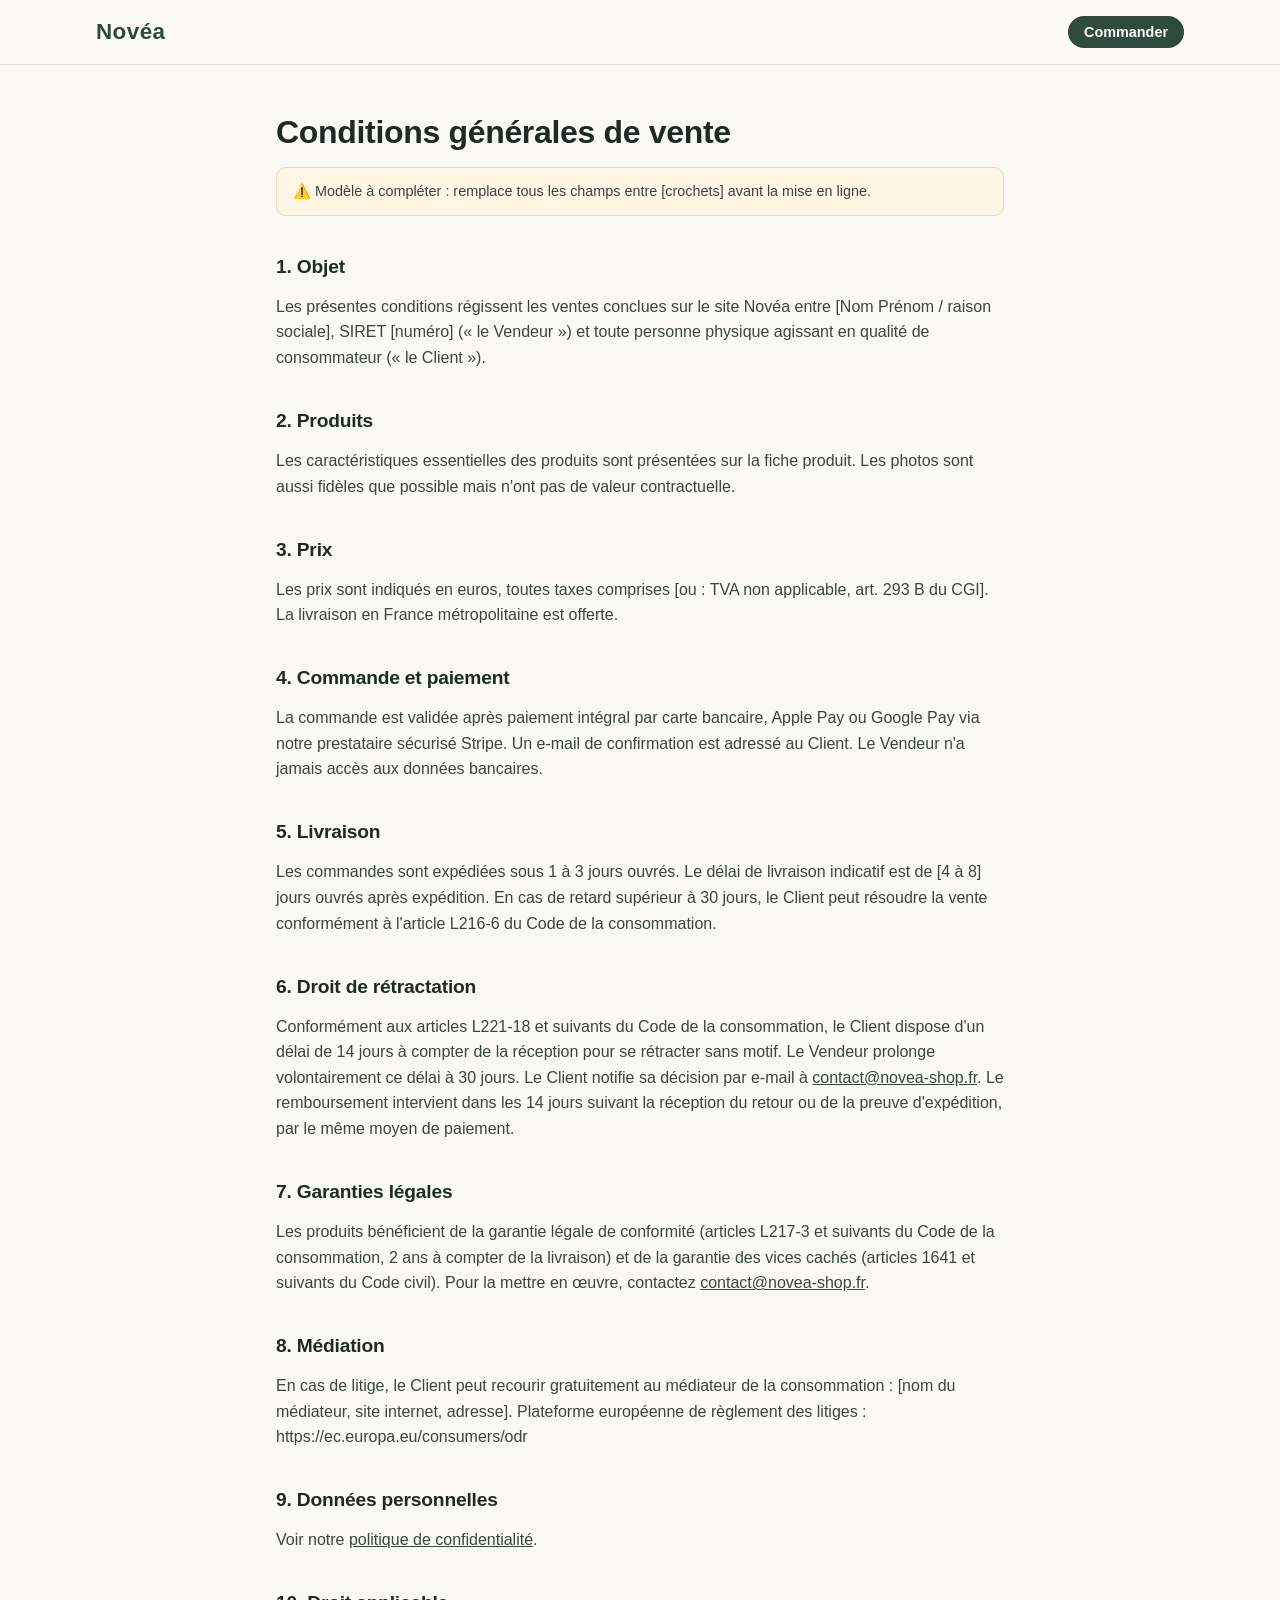
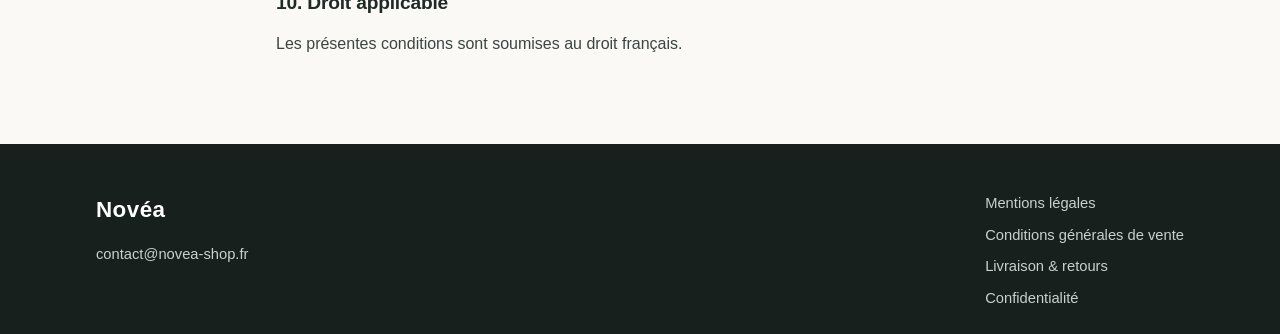
==== dropshipping-site/site/cgv.html @ 837dc144 "Add Novéa dropshipping store: one-product site, Stripe checkout, legal pages and launch docs Static " ====
<!doctype html>
<html lang="fr">
<head>
  <meta charset="utf-8">
  <meta name="viewport" content="width=device-width, initial-scale=1">
  <title>Conditions générales de vente — Novéa</title>
  <meta name="robots" content="index,follow">
  <link rel="icon" href="assets/favicon.svg" type="image/svg+xml">
  <link rel="stylesheet" href="styles.css">
</head>
<body>
  <header class="header">
    <div class="container header__inner">
      <a href="index.html" class="logo">Novéa</a>
      <a href="index.html#acheter" class="btn btn--small">Commander</a>
    </div>
  </header>
  <main class="legal">
    <div class="container container--narrow">
<h1>Conditions générales de vente</h1>
<p class="note">⚠️ Modèle à compléter : remplace tous les champs entre [crochets] avant la mise en ligne.</p>
<h2>1. Objet</h2>
<p>Les présentes conditions régissent les ventes conclues sur le site Novéa entre [Nom Prénom / raison sociale], SIRET [numéro] (« le Vendeur ») et toute personne physique agissant en qualité de consommateur (« le Client »).</p>
<h2>2. Produits</h2>
<p>Les caractéristiques essentielles des produits sont présentées sur la fiche produit. Les photos sont aussi fidèles que possible mais n'ont pas de valeur contractuelle.</p>
<h2>3. Prix</h2>
<p>Les prix sont indiqués en euros, toutes taxes comprises [ou : TVA non applicable, art. 293 B du CGI]. La livraison en France métropolitaine est offerte.</p>
<h2>4. Commande et paiement</h2>
<p>La commande est validée après paiement intégral par carte bancaire, Apple Pay ou Google Pay via notre prestataire sécurisé Stripe. Un e-mail de confirmation est adressé au Client. Le Vendeur n'a jamais accès aux données bancaires.</p>
<h2>5. Livraison</h2>
<p>Les commandes sont expédiées sous 1 à 3 jours ouvrés. Le délai de livraison indicatif est de [4 à 8] jours ouvrés après expédition. En cas de retard supérieur à 30 jours, le Client peut résoudre la vente conformément à l'article L216-6 du Code de la consommation.</p>
<h2>6. Droit de rétractation</h2>
<p>Conformément aux articles L221-18 et suivants du Code de la consommation, le Client dispose d'un délai de 14 jours à compter de la réception pour se rétracter sans motif. Le Vendeur prolonge volontairement ce délai à 30 jours. Le Client notifie sa décision par e-mail à <a data-store-email href="#"></a>. Le remboursement intervient dans les 14 jours suivant la réception du retour ou de la preuve d'expédition, par le même moyen de paiement.</p>
<h2>7. Garanties légales</h2>
<p>Les produits bénéficient de la garantie légale de conformité (articles L217-3 et suivants du Code de la consommation, 2 ans à compter de la livraison) et de la garantie des vices cachés (articles 1641 et suivants du Code civil). Pour la mettre en œuvre, contactez <a data-store-email href="#"></a>.</p>
<h2>8. Médiation</h2>
<p>En cas de litige, le Client peut recourir gratuitement au médiateur de la consommation : [nom du médiateur, site internet, adresse]. Plateforme européenne de règlement des litiges : https://ec.europa.eu/consumers/odr</p>
<h2>9. Données personnelles</h2>
<p>Voir notre <a href="confidentialite.html">politique de confidentialité</a>.</p>
<h2>10. Droit applicable</h2>
<p>Les présentes conditions sont soumises au droit français.</p>
    </div>
  </main>
  <footer class="footer">
    <div class="container footer__grid">
      <div><div class="logo logo--light">Novéa</div><p><a data-store-email href="#"></a></p></div>
      <nav>
        <a href="mentions-legales.html">Mentions légales</a>
        <a href="cgv.html">Conditions générales de vente</a>
        <a href="retours.html">Livraison &amp; retours</a>
        <a href="confidentialite.html">Confidentialité</a>
      </nav>
    </div>
  </footer>
  <script src="config.js"></script>
  <script>
    document.querySelectorAll("[data-store-email]").forEach(function (el) {
      el.textContent = STORE.email; el.href = "mailto:" + STORE.email;
    });
  </script>
</body>
</html>
---- dropshipping-site/site/styles.css ----
:root {
  --bg: #fbf9f6;
  --surface: #ffffff;
  --alt: #f3efe8;
  --ink: #1f2a26;
  --muted: #5d6a64;
  --line: #e4ded4;
  --brand: #2f4a3f;
  --brand-ink: #ffffff;
  --accent: #e2574c;
  --radius: 14px;
  --shadow: 0 10px 30px rgba(31, 42, 38, .08);
  --font: -apple-system, BlinkMacSystemFont, "Segoe UI", Roboto, "Helvetica Neue", Arial, sans-serif;
}

* { box-sizing: border-box; }
html { scroll-behavior: smooth; }
body {
  margin: 0;
  font-family: var(--font);
  color: var(--ink);
  background: var(--bg);
  line-height: 1.6;
  -webkit-font-smoothing: antialiased;
}
img { max-width: 100%; display: block; }
a { color: inherit; }
h1, h2, h3 { line-height: 1.2; margin: 0 0 .5em; letter-spacing: -.01em; }

.container { width: 100%; max-width: 1120px; margin: 0 auto; padding: 0 16px; }
.container--narrow { max-width: 760px; }
.muted { color: var(--muted); }

/* Bandeau */
.announce {
  background: var(--brand); color: var(--brand-ink);
  font-size: .82rem; text-align: center; padding: 8px 16px;
}

/* Header */
.header {
  position: sticky; top: 0; z-index: 20;
  background: rgba(251, 249, 246, .92);
  backdrop-filter: blur(8px);
  border-bottom: 1px solid var(--line);
}
.header__inner { display: flex; align-items: center; justify-content: space-between; height: 64px; gap: 16px; }
.logo { font-weight: 700; font-size: 1.4rem; text-decoration: none; letter-spacing: .02em; color: var(--brand); }
.logo--light { color: #fff; }
.nav { display: flex; gap: 24px; font-size: .95rem; }
.nav a { text-decoration: none; color: var(--muted); }
.nav a:hover { color: var(--ink); }

/* Boutons */
.btn {
  display: inline-flex; align-items: center; justify-content: center;
  background: var(--brand); color: var(--brand-ink);
  border: 0; border-radius: 999px; padding: 12px 22px;
  font: 600 1rem var(--font); text-decoration: none; cursor: pointer;
  transition: transform .15s ease, box-shadow .15s ease;
}
.btn:hover { transform: translateY(-1px); box-shadow: var(--shadow); }
.btn--small { padding: 8px 16px; font-size: .9rem; }
.btn--big { padding: 16px 28px; font-size: 1.1rem; }
.btn--block { width: 100%; }

/* Hero */
.hero { padding: 40px 0 56px; }
.hero__grid { display: grid; grid-template-columns: 1.05fr 1fr; gap: 48px; align-items: start; }
.gallery__main {
  background: var(--surface); border: 1px solid var(--line);
  border-radius: var(--radius); aspect-ratio: 1; overflow: hidden;
  display: grid; place-items: center;
}
.gallery__main img { width: 100%; height: 100%; object-fit: contain; }
.gallery__thumbs { display: flex; gap: 10px; margin-top: 12px; }
.thumb {
  width: 72px; height: 72px; padding: 4px; border-radius: 10px; cursor: pointer;
  background: var(--surface); border: 2px solid var(--line);
}
.thumb.is-active { border-color: var(--brand); }

.buybox h1 { font-size: clamp(1.7rem, 3vw, 2.3rem); }
.lead { font-size: 1.1rem; color: var(--muted); margin: 0 0 16px; }
.rating-line { font-size: .9rem; color: var(--muted); margin-bottom: 8px; }
.stars { color: #e3a008; letter-spacing: 2px; }

.checks { list-style: none; padding: 0; margin: 0 0 20px; }
.checks li { padding-left: 28px; position: relative; margin-bottom: 6px; }
.checks li::before {
  content: "✓"; position: absolute; left: 0; top: 0;
  color: var(--brand); font-weight: 700;
}

/* Offres */
.offers { display: grid; gap: 10px; margin-bottom: 16px; }
.offer {
  position: relative; display: flex; align-items: center; gap: 12px;
  background: var(--surface); border: 2px solid var(--line); border-radius: var(--radius);
  padding: 14px 16px; cursor: pointer; transition: border-color .15s ease;
}
.offer.is-selected { border-color: var(--brand); box-shadow: 0 0 0 3px rgba(47, 74, 63, .1); }
.offer input { accent-color: var(--brand); width: 18px; height: 18px; margin: 0; }
.offer__main { flex: 1; display: flex; flex-direction: column; }
.offer__main small, .offer__price small { color: var(--muted); font-size: .8rem; }
.offer__price { text-align: right; display: flex; flex-direction: column; }
.offer__price strong { font-size: 1.15rem; }
.offer__price em { font-style: normal; font-size: .78rem; color: var(--accent); font-weight: 600; }
.offer__badge {
  position: absolute; top: -10px; right: 14px;
  background: var(--accent); color: #fff; font-size: .72rem; font-weight: 700;
  padding: 2px 10px; border-radius: 999px;
}

.secure { text-align: center; font-size: .85rem; color: var(--muted); margin: 10px 0 8px; }
.payments { display: flex; flex-wrap: wrap; justify-content: center; gap: 6px; margin-bottom: 20px; }
.payments span {
  font-size: .7rem; font-weight: 700; color: var(--muted);
  border: 1px solid var(--line); border-radius: 6px; padding: 3px 8px; background: var(--surface);
}
.trust { display: grid; gap: 10px; border-top: 1px solid var(--line); padding-top: 16px; }
.trust div { display: flex; gap: 12px; align-items: center; font-size: .92rem; }
.trust strong { width: 24px; text-align: center; }

/* Sections */
.section { padding: 72px 0; }
.section--alt { background: var(--alt); }
.section__title { text-align: center; font-size: clamp(1.5rem, 3vw, 2rem); margin-bottom: 36px; }
.section__title--left { text-align: left; margin-bottom: 8px; }

.cards { display: grid; grid-template-columns: repeat(4, 1fr); gap: 20px; }
.card {
  background: var(--surface); border: 1px solid var(--line);
  border-radius: var(--radius); padding: 24px;
}
.card__icon { font-size: 1.6rem; margin-bottom: 10px; }
.card h3 { font-size: 1.05rem; }
.card p { color: var(--muted); margin: 0; font-size: .95rem; }

.steps { list-style: none; padding: 0; margin: 0; display: grid; grid-template-columns: repeat(3, 1fr); gap: 24px; }
.steps li { text-align: center; padding: 8px; }
.steps span {
  display: inline-grid; place-items: center; width: 44px; height: 44px; border-radius: 50%;
  background: var(--brand); color: #fff; font-weight: 700; margin-bottom: 12px;
}
.steps p { color: var(--muted); margin: 0; }

.specs { display: grid; grid-template-columns: 1fr 1.6fr; gap: 40px; align-items: start; }
.specs table { width: 100%; border-collapse: collapse; background: var(--surface); border-radius: var(--radius); overflow: hidden; border: 1px solid var(--line); }
.specs th, .specs td { text-align: left; padding: 14px 18px; border-bottom: 1px solid var(--line); vertical-align: top; }
.specs tr:last-child th, .specs tr:last-child td { border-bottom: 0; }
.specs th { width: 40%; font-weight: 600; }
.specs td { color: var(--muted); }

/* Avis */
.reviews-empty {
  max-width: 640px; margin: 0 auto; text-align: center;
  background: var(--surface); border: 1px dashed var(--line); border-radius: var(--radius); padding: 28px;
}
.reviews-empty p { margin: 0 0 8px; color: var(--muted); }
.reviews-empty strong { color: var(--ink); }
.reviews-summary { text-align: center; margin: -16px 0 28px; }
.reviews-grid { display: grid; grid-template-columns: repeat(3, 1fr); gap: 20px; }
.review { background: var(--surface); border: 1px solid var(--line); border-radius: var(--radius); padding: 22px; }
.review p { margin: 8px 0 14px; }
.review footer { font-size: .88rem; color: var(--muted); }
.verified { color: var(--brand); font-weight: 600; }

/* Garantie */
.guarantee { display: flex; gap: 32px; align-items: center; max-width: 820px; }
.guarantee__seal {
  flex: none; width: 120px; height: 120px; border-radius: 50%;
  border: 3px solid var(--brand); color: var(--brand);
  display: flex; flex-direction: column; align-items: center; justify-content: center;
  font-size: 2.4rem; font-weight: 800; line-height: 1;
}
.guarantee__seal small { font-size: .85rem; font-weight: 600; margin-top: 4px; }
.guarantee p { color: var(--muted); margin: 0; }

/* FAQ */
details {
  background: var(--surface); border: 1px solid var(--line); border-radius: var(--radius);
  padding: 0 20px; margin-bottom: 10px;
}
summary { cursor: pointer; padding: 16px 0; font-weight: 600; list-style: none; position: relative; padding-right: 28px; }
summary::-webkit-details-marker { display: none; }
summary::after { content: "+"; position: absolute; right: 0; top: 14px; font-size: 1.3rem; color: var(--muted); }
details[open] summary::after { content: "–"; }
details p { margin: 0 0 16px; color: var(--muted); }

.final-cta { text-align: center; background: var(--brand); color: #fff; }
.final-cta .btn { background: #fff; color: var(--brand); }

/* Footer */
.footer { background: #17201c; color: #c9d1cd; padding: 48px 0 24px; font-size: .92rem; }
.footer__grid { display: flex; justify-content: space-between; gap: 32px; flex-wrap: wrap; }
.footer nav { display: flex; flex-direction: column; gap: 8px; }
.footer a { color: #c9d1cd; text-decoration: none; }
.footer a:hover { color: #fff; }
.footer__copy { text-align: center; margin: 32px 0 0; font-size: .8rem; color: #8a958f; }

/* Barre collante mobile */
.sticky-buy {
  position: fixed; left: 0; right: 0; bottom: 0; z-index: 30;
  display: none; align-items: center; justify-content: space-between; gap: 12px;
  padding: 10px 16px; background: var(--surface); border-top: 1px solid var(--line);
  box-shadow: 0 -6px 20px rgba(0, 0, 0, .06);
  transform: translateY(100%); transition: transform .2s ease;
}
.sticky-buy div { display: flex; flex-direction: column; font-size: .9rem; }
.sticky-buy small { color: var(--muted); }
.sticky-buy.is-visible { transform: translateY(0); }

/* Pages légales */
.legal { padding: 48px 0 72px; }
.legal h1 { font-size: 2rem; }
.legal h2 { font-size: 1.2rem; margin-top: 2em; }
.legal p, .legal li { color: #3a4541; }
.legal .note {
  background: #fff6e5; border: 1px solid #f2d9a6; border-radius: 10px; padding: 12px 16px; font-size: .9rem;
}

/* Responsive */
@media (max-width: 900px) {
  .hero__grid, .specs { grid-template-columns: 1fr; gap: 28px; }
  .cards { grid-template-columns: repeat(2, 1fr); }
  .reviews-grid { grid-template-columns: 1fr; }
}
@media (max-width: 640px) {
  .nav { display: none; }
  .hero { padding-top: 20px; }
  .section { padding: 52px 0; }
  .cards, .steps { grid-template-columns: 1fr; }
  .guarantee { flex-direction: column; text-align: center; }
  .sticky-buy { display: flex; }
  body { padding-bottom: 70px; }
}
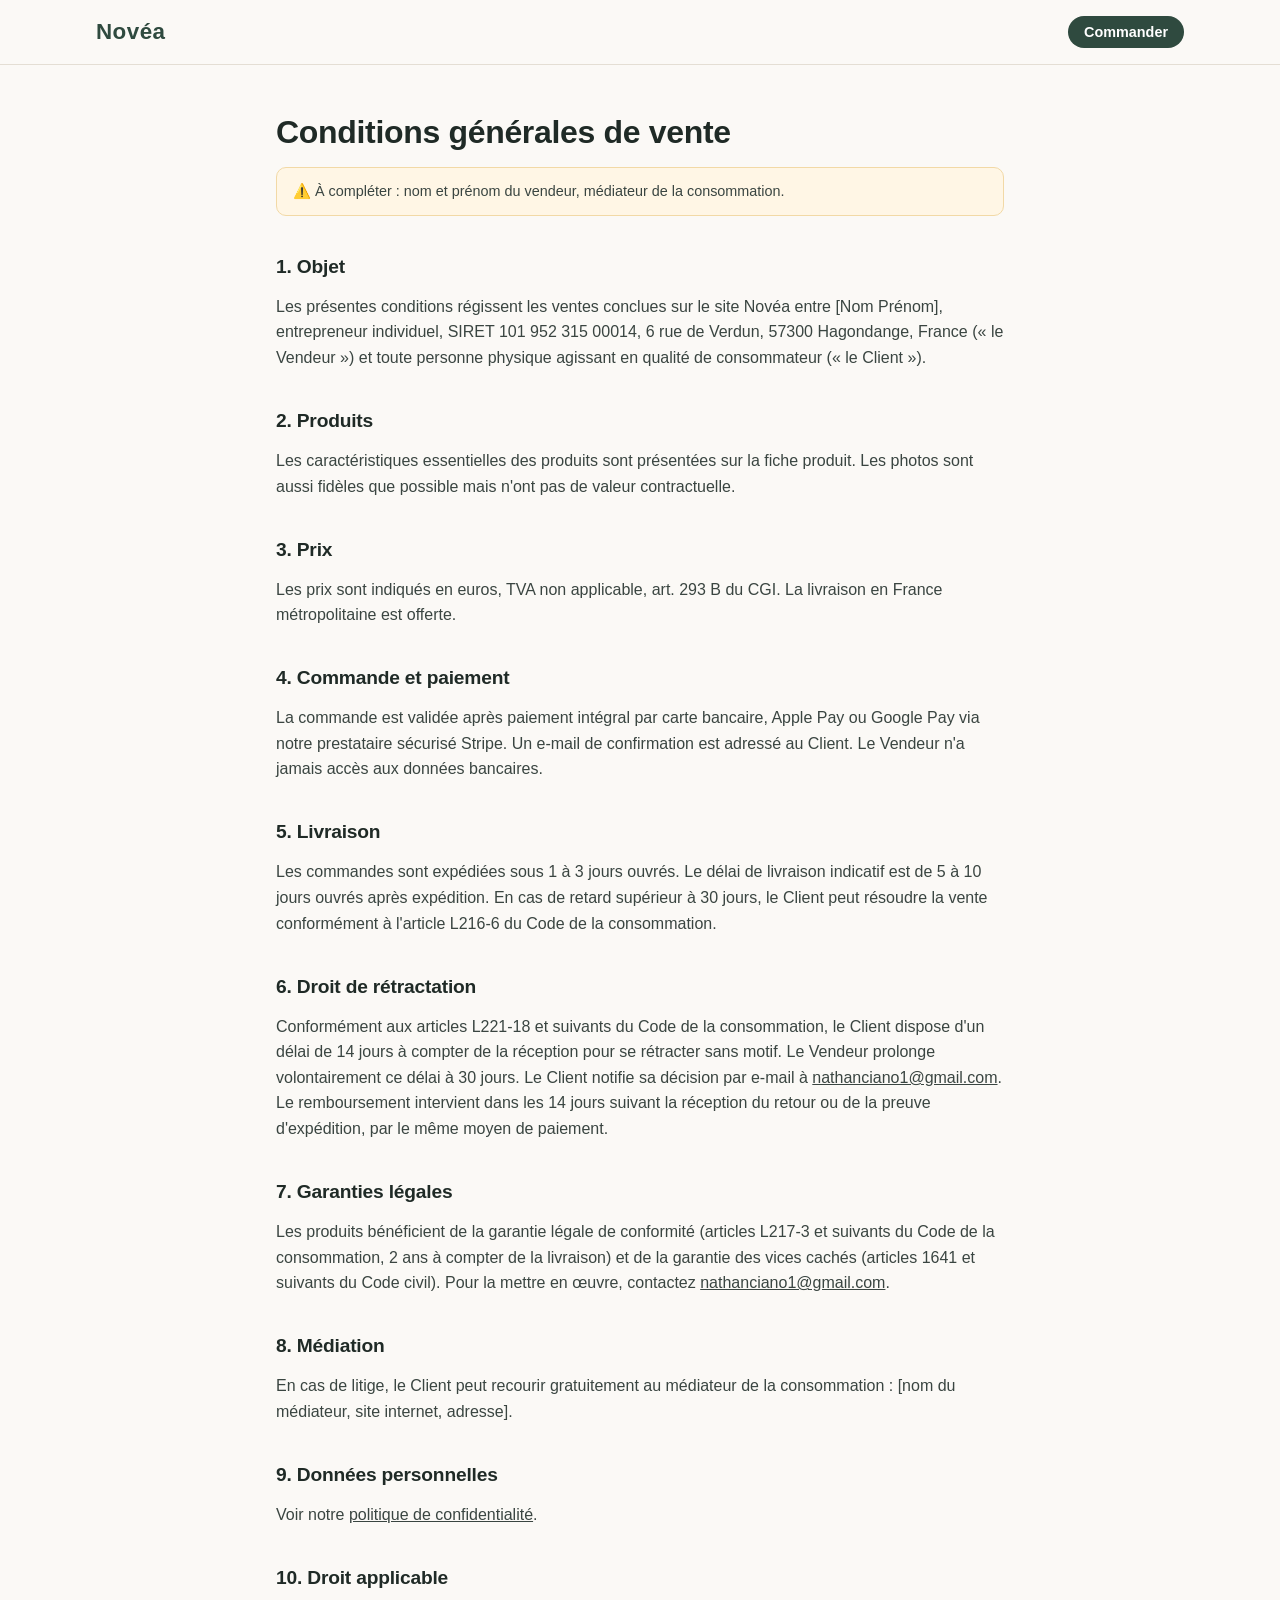
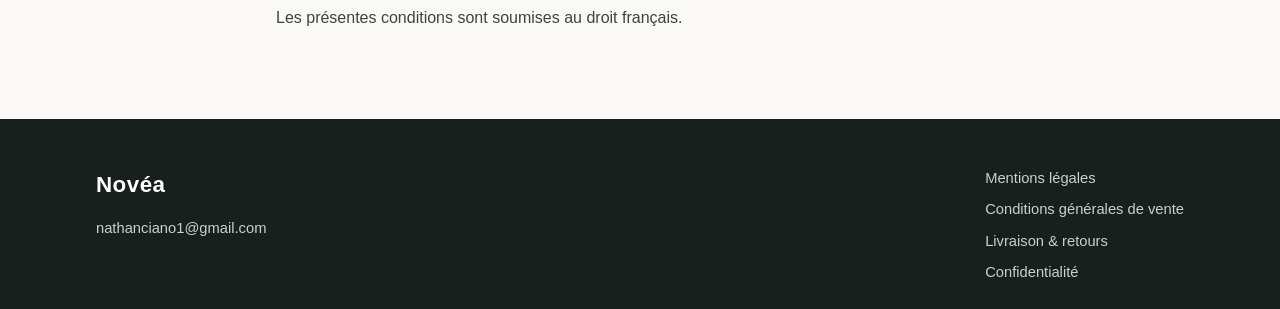
==== commit 0ac32351: "Fill seller details in legal pages and contact email Co-Authored-By: Claude Opus 5.5 <noreply@anthro" ====
--- a/dropshipping-site/site/cgv.html
+++ b/dropshipping-site/site/cgv.html
@@ -18,23 +18,23 @@
   <main class="legal">
     <div class="container container--narrow">
 <h1>Conditions générales de vente</h1>
-<p class="note">⚠️ Modèle à compléter : remplace tous les champs entre [crochets] avant la mise en ligne.</p>
+<p class="note">⚠️ À compléter : nom et prénom du vendeur, médiateur de la consommation.</p>
 <h2>1. Objet</h2>
-<p>Les présentes conditions régissent les ventes conclues sur le site Novéa entre [Nom Prénom / raison sociale], SIRET [numéro] (« le Vendeur ») et toute personne physique agissant en qualité de consommateur (« le Client »).</p>
+<p>Les présentes conditions régissent les ventes conclues sur le site Novéa entre [Nom Prénom], entrepreneur individuel, SIRET 101 952 315 00014, 6 rue de Verdun, 57300 Hagondange, France (« le Vendeur ») et toute personne physique agissant en qualité de consommateur (« le Client »).</p>
 <h2>2. Produits</h2>
 <p>Les caractéristiques essentielles des produits sont présentées sur la fiche produit. Les photos sont aussi fidèles que possible mais n'ont pas de valeur contractuelle.</p>
 <h2>3. Prix</h2>
-<p>Les prix sont indiqués en euros, toutes taxes comprises [ou : TVA non applicable, art. 293 B du CGI]. La livraison en France métropolitaine est offerte.</p>
+<p>Les prix sont indiqués en euros, TVA non applicable, art. 293 B du CGI. La livraison en France métropolitaine est offerte.</p>
 <h2>4. Commande et paiement</h2>
 <p>La commande est validée après paiement intégral par carte bancaire, Apple Pay ou Google Pay via notre prestataire sécurisé Stripe. Un e-mail de confirmation est adressé au Client. Le Vendeur n'a jamais accès aux données bancaires.</p>
 <h2>5. Livraison</h2>
-<p>Les commandes sont expédiées sous 1 à 3 jours ouvrés. Le délai de livraison indicatif est de [4 à 8] jours ouvrés après expédition. En cas de retard supérieur à 30 jours, le Client peut résoudre la vente conformément à l'article L216-6 du Code de la consommation.</p>
+<p>Les commandes sont expédiées sous 1 à 3 jours ouvrés. Le délai de livraison indicatif est de 5 à 10 jours ouvrés après expédition. En cas de retard supérieur à 30 jours, le Client peut résoudre la vente conformément à l'article L216-6 du Code de la consommation.</p>
 <h2>6. Droit de rétractation</h2>
 <p>Conformément aux articles L221-18 et suivants du Code de la consommation, le Client dispose d'un délai de 14 jours à compter de la réception pour se rétracter sans motif. Le Vendeur prolonge volontairement ce délai à 30 jours. Le Client notifie sa décision par e-mail à <a data-store-email href="#"></a>. Le remboursement intervient dans les 14 jours suivant la réception du retour ou de la preuve d'expédition, par le même moyen de paiement.</p>
 <h2>7. Garanties légales</h2>
 <p>Les produits bénéficient de la garantie légale de conformité (articles L217-3 et suivants du Code de la consommation, 2 ans à compter de la livraison) et de la garantie des vices cachés (articles 1641 et suivants du Code civil). Pour la mettre en œuvre, contactez <a data-store-email href="#"></a>.</p>
 <h2>8. Médiation</h2>
-<p>En cas de litige, le Client peut recourir gratuitement au médiateur de la consommation : [nom du médiateur, site internet, adresse]. Plateforme européenne de règlement des litiges : https://ec.europa.eu/consumers/odr</p>
+<p>En cas de litige, le Client peut recourir gratuitement au médiateur de la consommation : [nom du médiateur, site internet, adresse].</p>
 <h2>9. Données personnelles</h2>
 <p>Voir notre <a href="confidentialite.html">politique de confidentialité</a>.</p>
 <h2>10. Droit applicable</h2>
--- a/dropshipping-site/site/styles.css
+++ b/dropshipping-site/site/styles.css
@@ -72,13 +72,20 @@
   border-radius: var(--radius); aspect-ratio: 1; overflow: hidden;
   display: grid; place-items: center;
 }
-.gallery__main img { width: 100%; height: 100%; object-fit: contain; }
+.gallery__main img, .gallery__main video { width: 100%; height: 100%; object-fit: contain; background: var(--surface); }
 .gallery__thumbs { display: flex; gap: 10px; margin-top: 12px; }
 .thumb {
   width: 72px; height: 72px; padding: 4px; border-radius: 10px; cursor: pointer;
   background: var(--surface); border: 2px solid var(--line);
 }
+.thumb { position: relative; overflow: hidden; }
+.thumb img { width: 100%; height: 100%; object-fit: cover; border-radius: 6px; }
+.thumb__play {
+  position: absolute; inset: 0; display: grid; place-items: center;
+  color: #fff; font-size: 1.2rem; background: rgba(0, 0, 0, .35); border-radius: 6px;
+}
 .thumb.is-active { border-color: var(--brand); }
+.gallery__thumbs { flex-wrap: wrap; }
 
 .buybox h1 { font-size: clamp(1.7rem, 3vw, 2.3rem); }
 .lead { font-size: 1.1rem; color: var(--muted); margin: 0 0 16px; }
@@ -112,6 +119,11 @@
   padding: 2px 10px; border-radius: 999px;
 }
 
+[hidden] { display: none !important; }
+.buy-msg {
+  margin: 10px 0 0; padding: 10px 14px; border-radius: 10px; font-size: .9rem; text-align: center;
+  background: #fff6e5; border: 1px solid #f2d9a6; color: #6b4b12;
+}
 .secure { text-align: center; font-size: .85rem; color: var(--muted); margin: 10px 0 8px; }
 .payments { display: flex; flex-wrap: wrap; justify-content: center; gap: 6px; margin-bottom: 20px; }
 .payments span {
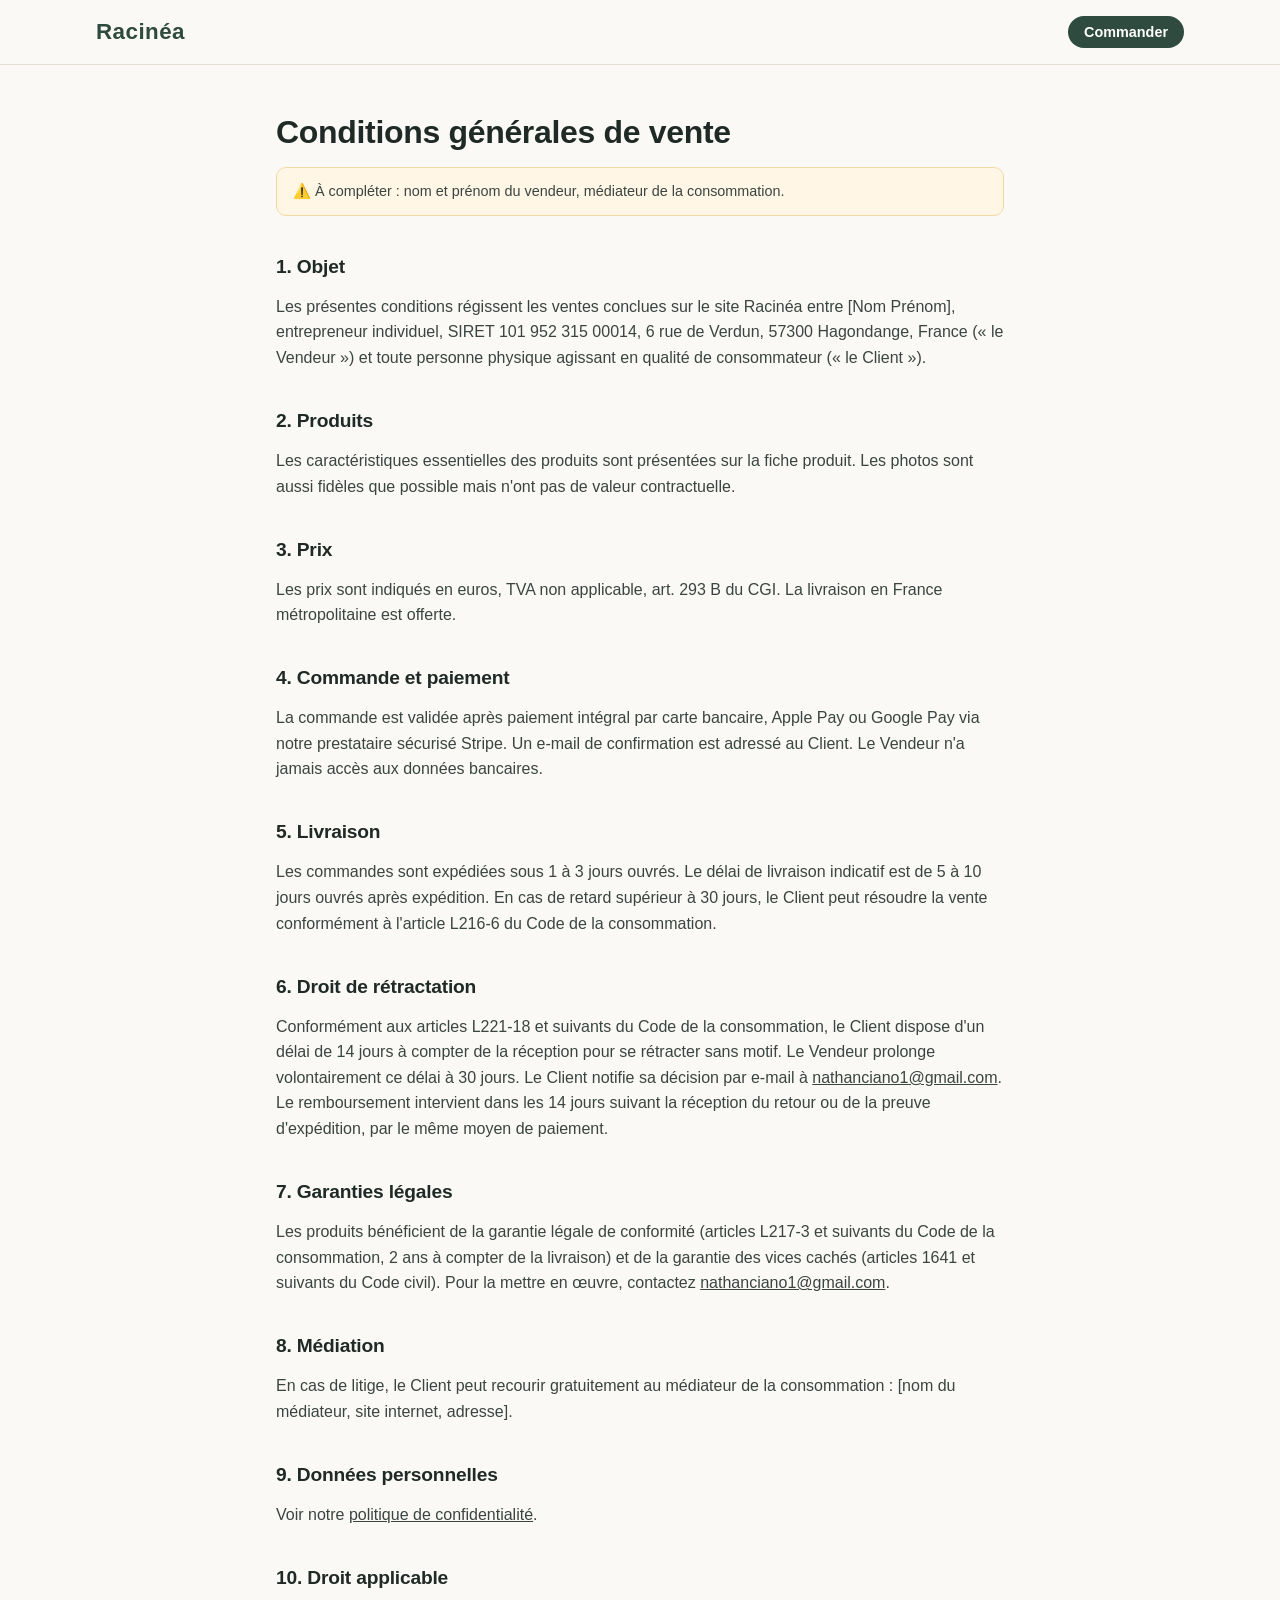
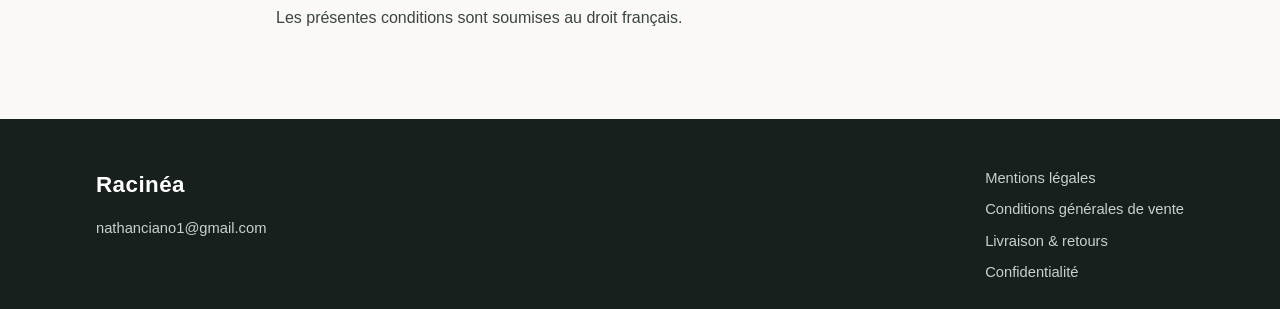
==== commit 1fe2a2dc: "Rename the brand from Novéa to Racinéa Co-Authored-By: Claude Opus 5.5 <noreply@anthropic.com> Claud" ====
--- a/dropshipping-site/site/cgv.html
+++ b/dropshipping-site/site/cgv.html
@@ -3,7 +3,7 @@
 <head>
   <meta charset="utf-8">
   <meta name="viewport" content="width=device-width, initial-scale=1">
-  <title>Conditions générales de vente — Novéa</title>
+  <title>Conditions générales de vente — Racinéa</title>
   <meta name="robots" content="index,follow">
   <link rel="icon" href="assets/favicon.svg" type="image/svg+xml">
   <link rel="stylesheet" href="styles.css">
@@ -11,7 +11,7 @@
 <body>
   <header class="header">
     <div class="container header__inner">
-      <a href="index.html" class="logo">Novéa</a>
+      <a href="index.html" class="logo">Racinéa</a>
       <a href="index.html#acheter" class="btn btn--small">Commander</a>
     </div>
   </header>
@@ -20,7 +20,7 @@
 <h1>Conditions générales de vente</h1>
 <p class="note">⚠️ À compléter : nom et prénom du vendeur, médiateur de la consommation.</p>
 <h2>1. Objet</h2>
-<p>Les présentes conditions régissent les ventes conclues sur le site Novéa entre [Nom Prénom], entrepreneur individuel, SIRET 101 952 315 00014, 6 rue de Verdun, 57300 Hagondange, France (« le Vendeur ») et toute personne physique agissant en qualité de consommateur (« le Client »).</p>
+<p>Les présentes conditions régissent les ventes conclues sur le site Racinéa entre [Nom Prénom], entrepreneur individuel, SIRET 101 952 315 00014, 6 rue de Verdun, 57300 Hagondange, France (« le Vendeur ») et toute personne physique agissant en qualité de consommateur (« le Client »).</p>
 <h2>2. Produits</h2>
 <p>Les caractéristiques essentielles des produits sont présentées sur la fiche produit. Les photos sont aussi fidèles que possible mais n'ont pas de valeur contractuelle.</p>
 <h2>3. Prix</h2>
@@ -43,7 +43,7 @@
   </main>
   <footer class="footer">
     <div class="container footer__grid">
-      <div><div class="logo logo--light">Novéa</div><p><a data-store-email href="#"></a></p></div>
+      <div><div class="logo logo--light">Racinéa</div><p><a data-store-email href="#"></a></p></div>
       <nav>
         <a href="mentions-legales.html">Mentions légales</a>
         <a href="cgv.html">Conditions générales de vente</a>
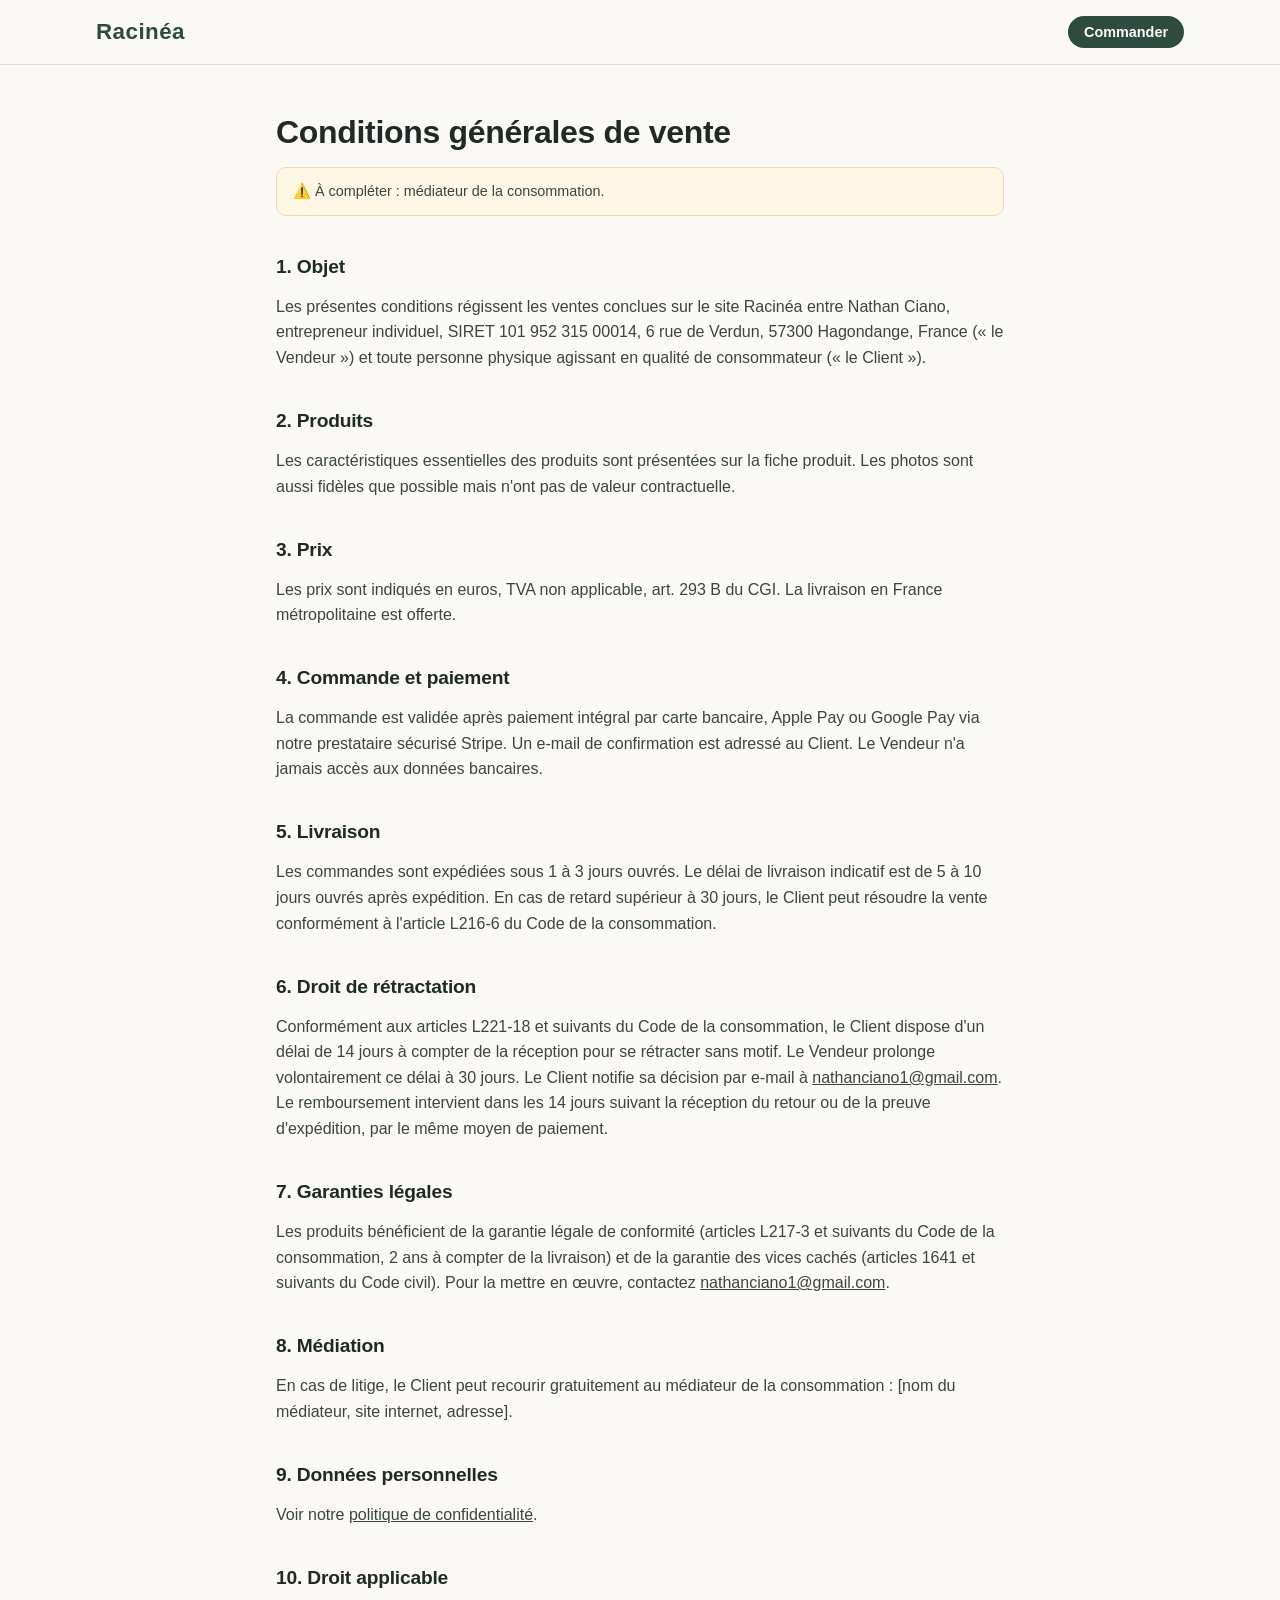
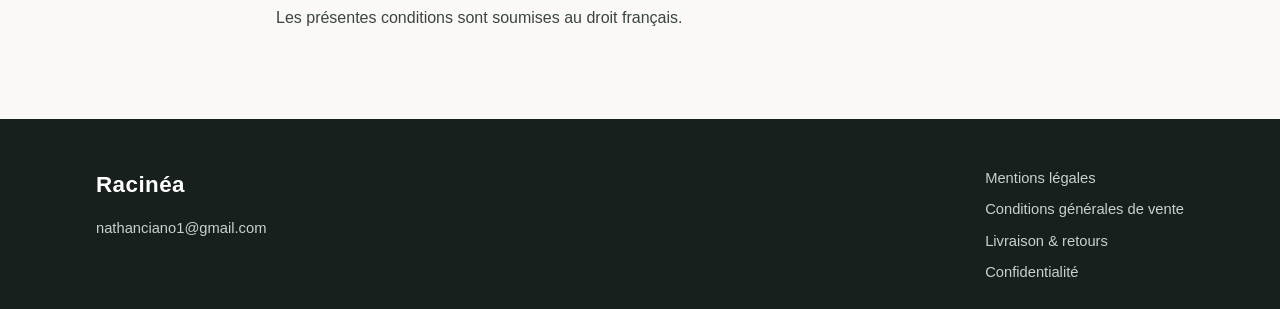
==== commit c1bf6fa1: "Add seller name to legal pages Co-Authored-By: Claude Opus 5.5 <noreply@anthropic.com> Claude-Sessio" ====
--- a/dropshipping-site/site/cgv.html
+++ b/dropshipping-site/site/cgv.html
@@ -18,9 +18,9 @@
   <main class="legal">
     <div class="container container--narrow">
 <h1>Conditions générales de vente</h1>
-<p class="note">⚠️ À compléter : nom et prénom du vendeur, médiateur de la consommation.</p>
+<p class="note">⚠️ À compléter : médiateur de la consommation.</p>
 <h2>1. Objet</h2>
-<p>Les présentes conditions régissent les ventes conclues sur le site Racinéa entre [Nom Prénom], entrepreneur individuel, SIRET 101 952 315 00014, 6 rue de Verdun, 57300 Hagondange, France (« le Vendeur ») et toute personne physique agissant en qualité de consommateur (« le Client »).</p>
+<p>Les présentes conditions régissent les ventes conclues sur le site Racinéa entre Nathan Ciano, entrepreneur individuel, SIRET 101 952 315 00014, 6 rue de Verdun, 57300 Hagondange, France (« le Vendeur ») et toute personne physique agissant en qualité de consommateur (« le Client »).</p>
 <h2>2. Produits</h2>
 <p>Les caractéristiques essentielles des produits sont présentées sur la fiche produit. Les photos sont aussi fidèles que possible mais n'ont pas de valeur contractuelle.</p>
 <h2>3. Prix</h2>
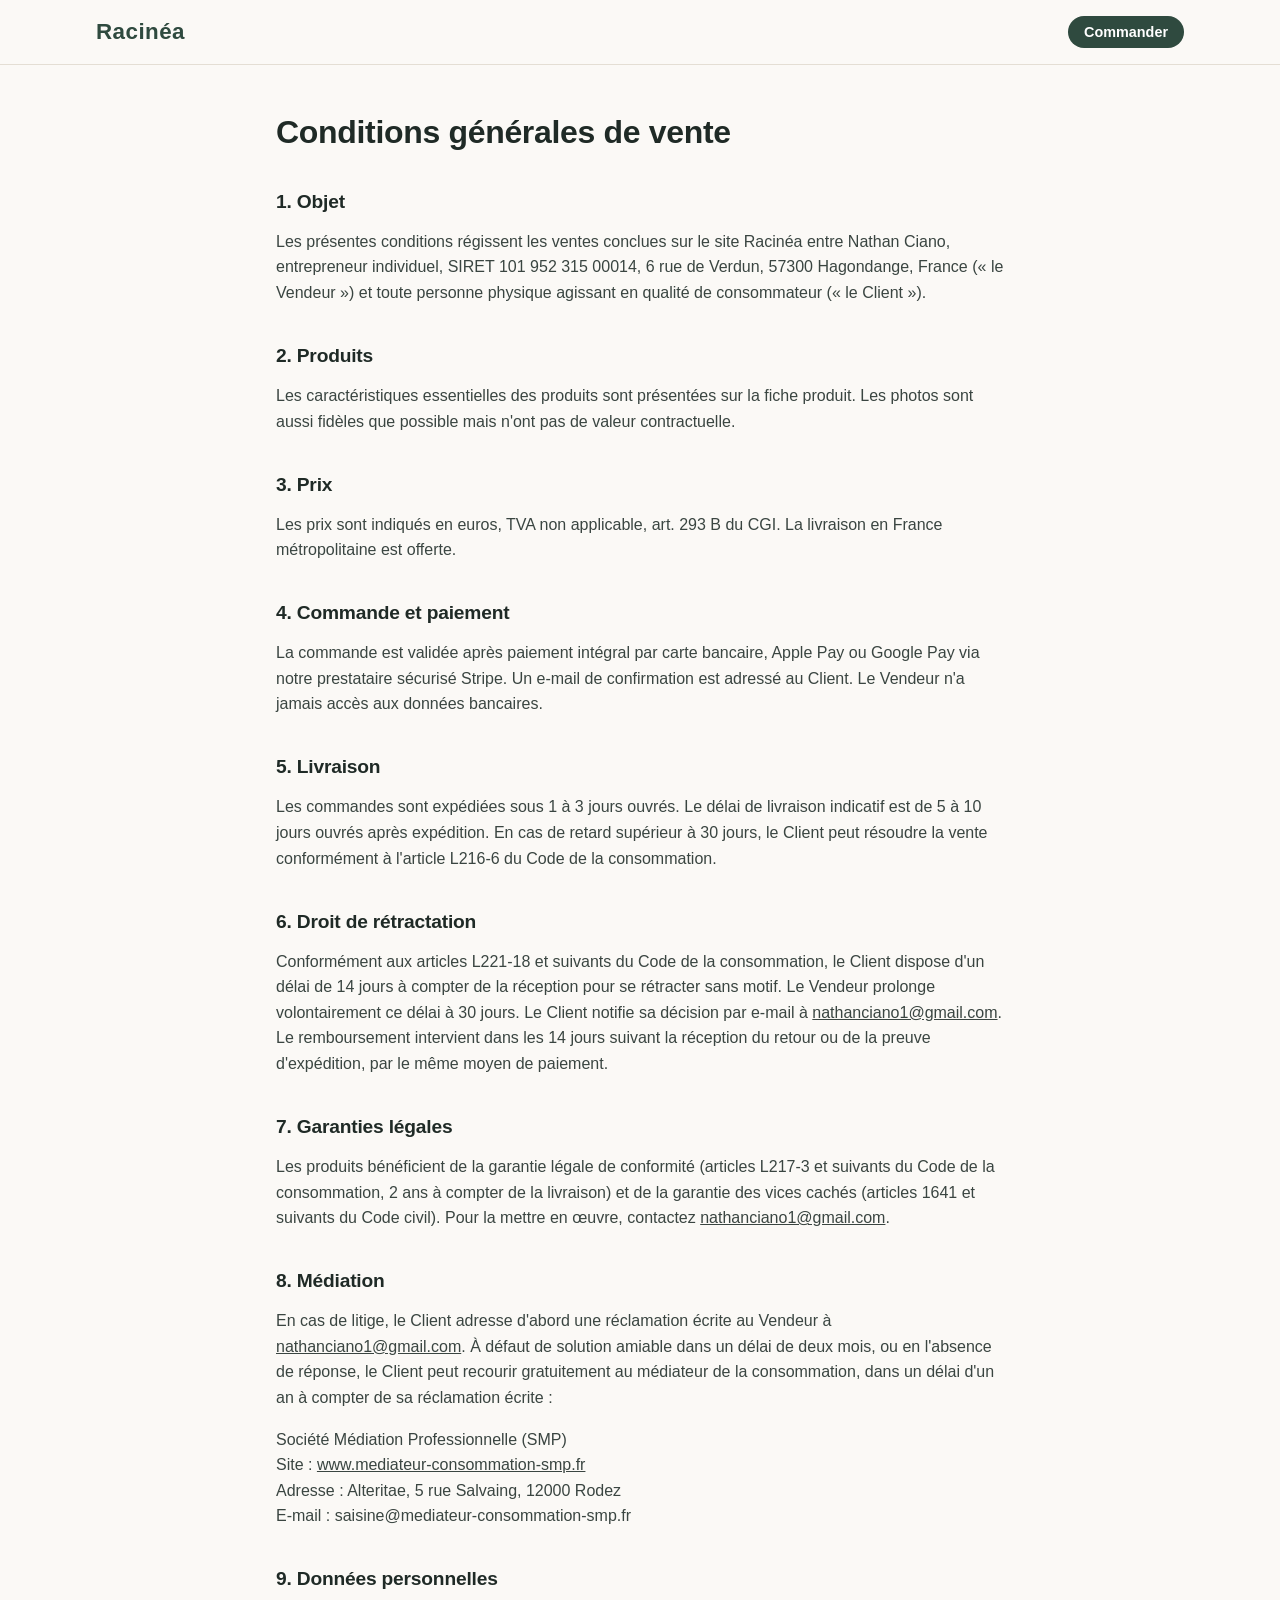
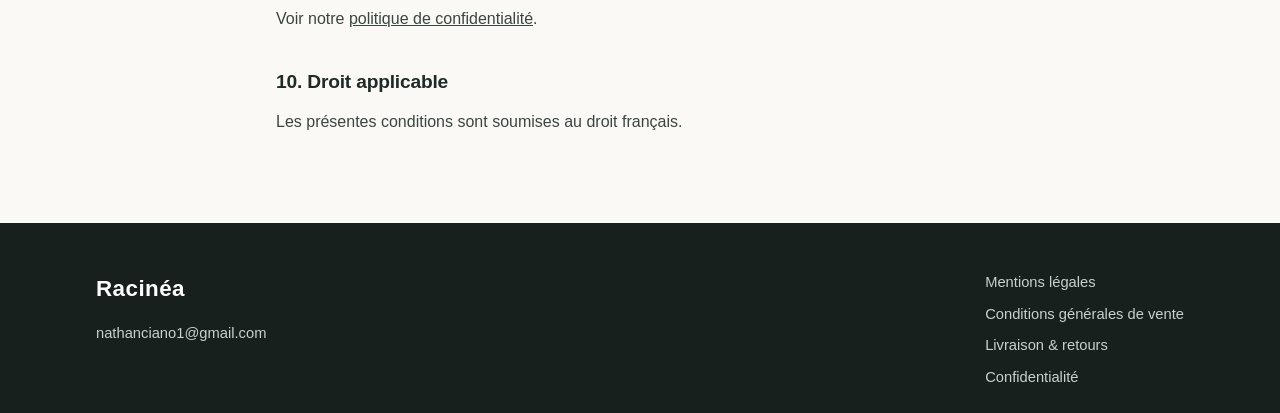
==== commit e8b03252: "Add consumer mediator (SMP) to the terms of sale Co-Authored-By: Claude Opus 5.5 <noreply@anthropic." ====
--- a/dropshipping-site/site/cgv.html
+++ b/dropshipping-site/site/cgv.html
@@ -18,7 +18,6 @@
   <main class="legal">
     <div class="container container--narrow">
 <h1>Conditions générales de vente</h1>
-<p class="note">⚠️ À compléter : médiateur de la consommation.</p>
 <h2>1. Objet</h2>
 <p>Les présentes conditions régissent les ventes conclues sur le site Racinéa entre Nathan Ciano, entrepreneur individuel, SIRET 101 952 315 00014, 6 rue de Verdun, 57300 Hagondange, France (« le Vendeur ») et toute personne physique agissant en qualité de consommateur (« le Client »).</p>
 <h2>2. Produits</h2>
@@ -34,7 +33,11 @@
 <h2>7. Garanties légales</h2>
 <p>Les produits bénéficient de la garantie légale de conformité (articles L217-3 et suivants du Code de la consommation, 2 ans à compter de la livraison) et de la garantie des vices cachés (articles 1641 et suivants du Code civil). Pour la mettre en œuvre, contactez <a data-store-email href="#"></a>.</p>
 <h2>8. Médiation</h2>
-<p>En cas de litige, le Client peut recourir gratuitement au médiateur de la consommation : [nom du médiateur, site internet, adresse].</p>
+<p>En cas de litige, le Client adresse d'abord une réclamation écrite au Vendeur à <a data-store-email href="#"></a>. À défaut de solution amiable dans un délai de deux mois, ou en l'absence de réponse, le Client peut recourir gratuitement au médiateur de la consommation, dans un délai d'un an à compter de sa réclamation écrite :</p>
+<p>Société Médiation Professionnelle (SMP)<br>
+Site : <a href="https://www.mediateur-consommation-smp.fr" target="_blank" rel="noopener">www.mediateur-consommation-smp.fr</a><br>
+Adresse : Alteritae, 5 rue Salvaing, 12000 Rodez<br>
+E-mail : saisine@mediateur-consommation-smp.fr</p>
 <h2>9. Données personnelles</h2>
 <p>Voir notre <a href="confidentialite.html">politique de confidentialité</a>.</p>
 <h2>10. Droit applicable</h2>
--- a/dropshipping-site/site/styles.css
+++ b/dropshipping-site/site/styles.css
@@ -31,6 +31,12 @@
 .container--narrow { max-width: 760px; }
 .muted { color: var(--muted); }
 
+/* Bandeau mode test */
+.test-banner {
+  background: #fff3cd; color: #6b4b12; border-bottom: 1px solid #f2d9a6;
+  font-size: .82rem; text-align: center; padding: 6px 16px;
+}
+
 /* Bandeau */
 .announce {
   background: var(--brand); color: var(--brand-ink);
